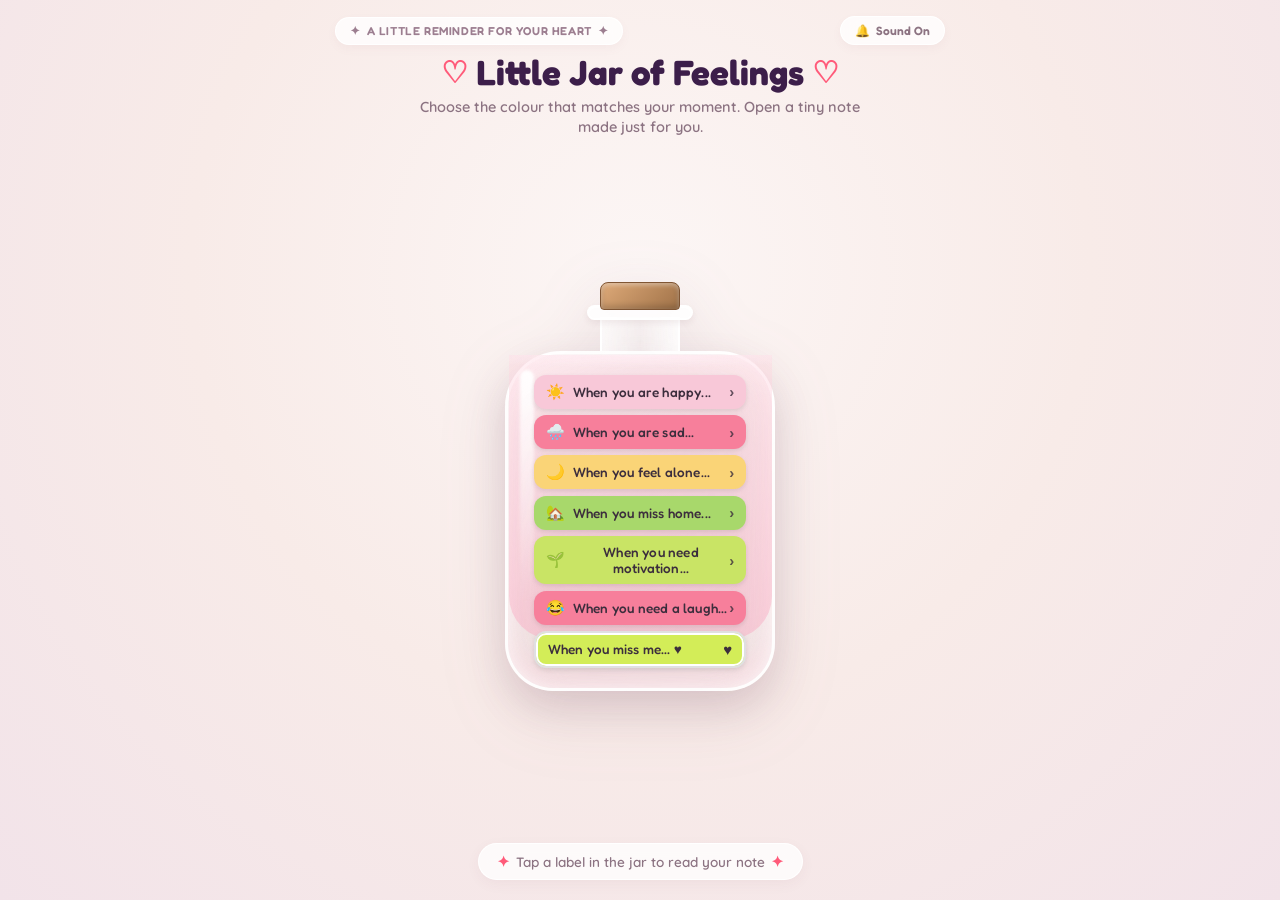
==== index.html @ 4b637d95 "Add files via upload" ====
<!DOCTYPE html>
<html lang="en">
<head>
  <meta charset="UTF-8">
  <meta name="viewport" content="width=device-width, initial-scale=1.0, maximum-scale=1.0, user-scalable=no, viewport-fit=cover">
  <meta name="theme-color" content="#FAF3F0">
  <title>Little Jar of Feelings</title>
  
  <link rel="preconnect" href="https://fonts.googleapis.com">
  <link rel="preconnect" href="https://fonts.gstatic.com" crossorigin>
  <link href="https://fonts.googleapis.com/css2?family=Fredoka:wght@400;500;600;700&family=Quicksand:wght@500;600;700&display=swap" rel="stylesheet">
  
  <style>
    *, *::before, *::after {
      box-sizing: border-box;
      margin: 0;
      padding: 0;
      -webkit-tap-highlight-color: transparent;
      user-select: none;
      -webkit-user-select: none;
    }

    :root {
      --bg-gradient-start: #FCF6F5;
      --bg-gradient-mid: #F8EBE8;
      --bg-gradient-end: #F2E3E9;
      --text-main: #3C2E3D;
      --text-muted: #8C7382;
      --font-display: 'Fredoka', cursive, sans-serif;
      --font-body: 'Quicksand', sans-serif;
      --jar-glass-bg: linear-gradient(135deg, rgba(255, 255, 255, 0.5) 0%, rgba(255, 255, 255, 0.15) 45%, rgba(255, 255, 255, 0.3) 100%);
      --jar-border: rgba(255, 255, 255, 0.9);
      --jar-liquid: linear-gradient(180deg, rgba(255, 215, 225, 0.4) 0%, rgba(248, 172, 195, 0.5) 100%);
    }

    html, body {
      width: 100%;
      height: 100%;
      height: 100dvh;
      overflow: hidden;
      font-family: var(--font-body);
      background: radial-gradient(circle at 50% 30%, var(--bg-gradient-start) 0%, var(--bg-gradient-mid) 50%, var(--bg-gradient-end) 100%);
      color: var(--text-main);
      display: flex;
      flex-direction: column;
      align-items: center;
      justify-content: space-between;
      position: relative;
    }

    .magic-ambient {
      position: absolute;
      inset: 0;
      overflow: hidden;
      pointer-events: none;
      z-index: 0;
    }
    .magical-sparkle {
      position: absolute;
      background: radial-gradient(circle, rgba(255,225,235,1) 0%, rgba(255,182,193,0) 75%);
      border-radius: 50%;
      opacity: 0;
      animation: SparkleUp 12s infinite linear;
    }
    @keyframes SparkleUp {
      0% { transform: translateY(105vh) scale(0.3); opacity: 0; }
      15% { opacity: 0.7; }
      85% { opacity: 0.5; }
      100% { transform: translateY(-10vh) scale(1.1); opacity: 0; }
    }

    .top-action-bar {
      width: 100%;
      max-width: 650px;
      display: flex;
      justify-content: space-between;
      align-items: center;
      padding: 16px 20px 0;
      z-index: 10;
    }
    .header-badge {
      font-family: var(--font-display);
      font-size: 11.5px;
      font-weight: 600;
      letter-spacing: 0.6px;
      text-transform: uppercase;
      color: #9C7E90;
      background: rgba(255, 255, 255, 0.78);
      padding: 6px 14px;
      border-radius: 20px;
      box-shadow: 0 4px 10px rgba(150, 100, 120, 0.05);
      border: 1px solid rgba(255, 255, 255, 0.95);
      backdrop-filter: blur(8px);
      display: inline-flex;
      align-items: center;
      gap: 6px;
    }
    .sound-badge-btn {
      background: rgba(255, 255, 255, 0.78);
      border: 1px solid rgba(255, 255, 255, 0.95);
      border-radius: 20px;
      padding: 6px 14px;
      font-size: 12px;
      font-weight: 600;
      font-family: var(--font-display);
      color: var(--text-muted);
      cursor: pointer;
      display: inline-flex;
      align-items: center;
      gap: 6px;
      box-shadow: 0 4px 10px rgba(150, 100, 120, 0.05);
      backdrop-filter: blur(8px);
      transition: all 0.2s ease;
    }
    .sound-badge-btn:hover {
      background: rgba(255, 255, 255, 0.98);
      color: var(--text-main);
      transform: translateY(-1.5px) scale(1.03);
    }

    header {
      text-align: center;
      padding: 6px 16px 0;
      z-index: 10;
      flex-shrink: 0;
    }
    .main-title {
      font-family: var(--font-display);
      font-size: clamp(25px, 6.5vw, 35px);
      font-weight: 700;
      color: #3C1E4A;
      display: inline-flex;
      align-items: center;
      gap: 8px;
    }
    .main-title .header-heart {
      color: #FF5A79;
      font-size: 0.85em;
      animation: HeartPulse 2.2s infinite ease-in-out;
    }
    @keyframes HeartPulse {
      0%, 100% { transform: scale(1); }
      15% { transform: scale(1.2); }
      30% { transform: scale(1); }
      45% { transform: scale(1.12); }
    }
    .main-subtitle {
      font-size: clamp(12.5px, 3.4vw, 14.5px);
      color: var(--text-muted);
      margin-top: 4px;
      max-width: 440px;
      margin-left: auto;
      margin-right: auto;
      line-height: 1.4;
      font-weight: 600;
    }

    /* CENTRAL STAGE & THE JAR */
    .bottle-stage {
      position: relative;
      width: 100%;
      max-width: 520px;
      height: 65vh;
      max-height: 580px;
      min-height: 400px;
      display: flex;
      align-items: center;
      justify-content: center;
      z-index: 5;
      flex-grow: 1;
      margin: auto 0;
    }

    .giant-jar-wrapper {
      position: relative;
      width: 270px;
      height: 410px;
      display: flex;
      flex-direction: column;
      align-items: center;
      justify-content: flex-end;
      filter: drop-shadow(0 20px 32px rgba(120, 80, 100, 0.16));
      z-index: 2;
    }

    .jar-cork {
      width: 80px;
      height: 28px;
      background: linear-gradient(135deg, #DEAA79 0%, #A07248 100%);
      border-radius: 8px 8px 4px 4px;
      border: 1.5px solid #805634;
      box-shadow: inset 0 -3px 6px rgba(0,0,0,0.18), inset 0 2px 4px rgba(255,255,255,0.4);
      position: relative;
      z-index: 4;
      margin-bottom: -5px;
    }
    .jar-lip {
      width: 106px;
      height: 15px;
      background: rgba(255, 255, 255, 0.85);
      border: 2px solid rgba(255, 255, 255, 0.98);
      border-radius: 12px;
      box-shadow: 0 3px 6px rgba(100, 50, 70, 0.08), inset 0 1px 2px #FFF;
      backdrop-filter: blur(4px);
      z-index: 3;
      margin-bottom: -3px;
    }
    .jar-neck {
      width: 80px;
      height: 34px;
      background: linear-gradient(90deg, rgba(255,255,255,0.7) 0%, rgba(255,255,255,0.3) 50%, rgba(255,255,255,0.8) 100%);
      border-left: 2.5px solid rgba(255, 255, 255, 0.92);
      border-right: 2.5px solid rgba(255, 255, 255, 0.92);
      z-index: 2;
      position: relative;
    }
    
    .jar-body {
      width: 270px;
      height: 340px;
      position: relative;
      border-radius: 56px 56px 48px 48px;
      background: var(--jar-glass-bg);
      border: 3.5px solid var(--jar-border);
      box-shadow: 
        inset 0 0 24px rgba(255, 255, 255, 0.85), 
        inset 0 -16px 32px rgba(245, 175, 195, 0.35), 
        0 16px 36px rgba(135, 90, 110, 0.18);
      backdrop-filter: blur(6px);
      display: flex;
      flex-direction: column;
      align-items: center;
      justify-content: center;
      padding: 20px 14px;
    }

    .jar-liquid {
      position: absolute;
      inset: 0.5px;
      bottom: 0.5px;
      height: 85%;
      background: var(--jar-liquid);
      border-radius: 0 0 43px 43px;
      overflow: hidden;
      z-index: 1;
      pointer-events: none;
    }
    .liquid-wave-bg {
      position: absolute;
      top: -12px;
      left: -20%;
      width: 140%;
      height: 25px;
      background: radial-gradient(ellipse at 50% 50%, rgba(255, 238, 244, 0.8) 0%, rgba(255, 215, 225, 0) 70%);
      border-radius: 50%;
      animation: NaturalSway 6s infinite ease-in-out alternate;
    }
    @keyframes NaturalSway {
      0% { transform: translateY(0) rotate(-1deg); }
      100% { transform: translateY(4px) rotate(1.5deg); }
    }

    .glass-highlight-strip {
      position: absolute;
      top: 16px;
      left: 12px;
      width: 14px;
      height: 70%;
      background: linear-gradient(180deg, rgba(255, 255, 255, 0.95) 0%, rgba(255, 255, 255, 0.1) 85%, transparent 100%);
      border-radius: 10px;
      filter: blur(1.5px);
      pointer-events: none;
      z-index: 5;
    }

    /* TAG BUTTONS CONTAINER */
    .tags-container {
      position: relative;
      width: 100%;
      height: 100%;
      display: flex;
      flex-direction: column;
      justify-content: space-evenly;
      align-items: center;
      z-index: 6;
      gap: 6px;
    }

    /* TAG STYLING - FULL BACKGROUND COLOR + ICONS INCLUDED */
    .bottle-embedded-tag {
      width: 90%;
      max-width: 220px;
      border: none;
      border-radius: 12px;
      padding: 8px 12px;
      cursor: pointer;
      display: flex;
      align-items: center;
      justify-content: space-between;
      box-shadow: 0 2px 5px rgba(0, 0, 0, 0.1);
      transition: all 0.2s ease;
      text-decoration: none;
      touch-action: manipulation;
    }
    
    .tag-miss_me {
       border: 2px solid #E0E0E0 !important;
       box-shadow: inset 0 0 0 2px #fff, 0 2px 5px rgba(0,0,0,0.1) !important;
    }

    .bottle-embedded-tag .tag-content {
      display: flex;
      align-items: center;
    }
    /* ADDED ICONS BACK WITH MARGIN */
    .bottle-embedded-tag .tag-icon {
      font-size: 15px;
      margin-right: 8px;
      display: inline-block;
      transition: transform 0.2s ease;
    }
    
    .bottle-embedded-tag .tag-label {
      font-family: var(--font-display);
      font-size: 13.5px;
      font-weight: 500;
      letter-spacing: 0.2px;
      color: #3C2E3D;
    }
    .bottle-embedded-tag .tag-chevron {
      font-size: 15px;
      color: #3C2E3D;
      opacity: 0.8;
      transition: transform 0.2s ease;
      font-weight: bold;
    }

    .bottle-embedded-tag:hover {
      transform: translateY(-1px) scale(1.02);
      box-shadow: 0 4px 8px rgba(0, 0, 0, 0.15);
      z-index: 10;
    }
    .bottle-embedded-tag:hover .tag-chevron {
      transform: translateX(2px);
    }
    .bottle-embedded-tag:hover .tag-icon {
      transform: scale(1.2) rotate(8deg);
    }
    .bottle-embedded-tag:active {
      transform: scale(0.98);
    }

    .bottle-embedded-tag.tugging {
      animation: BadgeTug 0.3s ease-out forwards;
    }
    @keyframes BadgeTug {
      0% { transform: scale(1); }
      50% { transform: scale(1.05); }
      100% { transform: scale(1); }
    }

    footer {
      text-align: center;
      padding: 8px 16px 20px;
      z-index: 10;
      flex-shrink: 0;
    }
    .instruction-card {
      font-size: 13.5px;
      font-weight: 600;
      color: var(--text-muted);
      display: inline-flex;
      align-items: center;
      gap: 6px;
      background: rgba(255, 255, 255, 0.78);
      padding: 8px 18px;
      border-radius: 20px;
      box-shadow: 0 4px 14px rgba(120, 60, 80, 0.05);
      border: 1px solid rgba(255, 255, 255, 0.95);
      backdrop-filter: blur(8px);
    }
    .sparkle-decor {
      color: #FF5A79;
      font-size: 15px;
    }

    /* MODAL OVERLAY */
    .modal-overlay {
      position: fixed;
      inset: 0;
      background: rgba(45, 25, 38, 0.42);
      backdrop-filter: blur(8px);
      -webkit-backdrop-filter: blur(8px);
      display: flex;
      align-items: center;
      justify-content: center;
      padding: 16px;
      z-index: 999;
      opacity: 0;
      visibility: hidden;
      transition: opacity 0.3s ease, visibility 0.3s ease;
    }
    .modal-overlay.visible {
      opacity: 1;
      visibility: visible;
    }

    .modal-viewport {
      perspective: 1200px;
      width: 100%;
      max-width: 385px;
      position: relative;
    }

    .glow-sparkle-group {
      position: absolute;
      inset: -25px;
      pointer-events: none;
      z-index: 10;
    }
    .glow-spr {
      position: absolute;
      width: 20px;
      height: 20px;
      font-size: 18px;
      opacity: 0;
      pointer-events: none;
      color: #FFD166;
    }
    .modal-overlay.visible .s1 { top: 2%; left: 8%; animation: PopSpr 0.9s ease 0.2s forwards; }
    .modal-overlay.visible .s2 { top: 12%; right: 6%; animation: PopSpr 0.9s ease 0.3s forwards; }
    .modal-overlay.visible .s3 { bottom: 15%; left: 4%; animation: PopSpr 0.9s ease 0.4s forwards; }
    .modal-overlay.visible .s4 { bottom: 8%; right: 8%; animation: PopSpr 0.9s ease 0.5s forwards; }
    @keyframes PopSpr {
      0% { opacity: 0; transform: scale(0) rotate(0deg); }
      50% { opacity: 1; transform: scale(1.3) rotate(35deg); }
      100% { opacity: 0; transform: scale(0.6) rotate(70deg); }
    }

    /* Paper Card - Unrolling Animation */
    .modal-card {
      background: #FFFFFF;
      border-radius: 24px;
      box-shadow: 0 24px 64px rgba(45, 20, 35, 0.2), 0 2px 6px rgba(0, 0, 0, 0.04);
      border: 2px solid rgba(255, 255, 255, 0.95);
      position: relative;
      overflow: hidden;
      
      height: 0;
      opacity: 0;
      transform-origin: top;
      
      display: flex;
      flex-direction: column;
    }
    
    .modal-overlay.visible .modal-card {
      animation: UnrollPaper 0.55s cubic-bezier(0.2, 0.9, 0.4, 1.1) forwards;
    }
    
    @keyframes UnrollPaper {
      0% {
        height: 0;
        opacity: 0;
        transform: scaleY(0.05) rotateX(20deg);
      }
      40% {
        opacity: 1;
      }
      100% {
        height: auto;
        max-height: 80vh;
        opacity: 1;
        transform: scaleY(1) rotateX(0deg);
      }
    }

    .modal-card::before {
      content: "";
      position: absolute;
      inset: 0;
      background: repeating-linear-gradient(
        transparent,
        transparent 31px,
        rgba(235, 220, 230, 0.35) 31px,
        rgba(235, 220, 230, 0.35) 32px
      );
      pointer-events: none;
      z-index: 1;
    }
    .red-paper-margin {
      position: absolute;
      top: 0;
      bottom: 0;
      left: 32px;
      width: 1.5px;
      background: rgba(255, 110, 140, 0.35);
      pointer-events: none;
      z-index: 1;
    }

    .card-top {
      padding: 22px 20px 14px 44px;
      display: flex;
      align-items: center;
      justify-content: space-between;
      border-bottom: 1.5px solid rgba(235, 220, 225, 0.5);
      position: relative;
      z-index: 2;
    }
    .category-details-row {
      display: flex;
      align-items: center;
      gap: 10px;
    }
    .circle-avatar-icon {
      font-size: 22px;
      width: 42px;
      height: 42px;
      border-radius: 50%;
      display: flex;
      align-items: center;
      justify-content: center;
      box-shadow: 0 4px 10px rgba(100,50,70,0.06);
    }
    .meta-content-wrapper {
      display: flex;
      flex-direction: column;
    }
    .category-title-label {
      font-family: var(--font-display);
      font-size: 16px;
      font-weight: 700;
      color: #3C1E4A;
      line-height: 1.1;
    }
    .comb-tag-index {
      font-size: 10.5px;
      font-weight: 700;
      color: #8C7383;
      letter-spacing: 0.2px;
      margin-top: 1px;
    }
    .close-btn-corner {
      width: 30px;
      height: 30px;
      border-radius: 50%;
      border: none;
      background: rgba(0, 0, 0, 0.04);
      color: #8C7383;
      font-size: 16px;
      font-weight: 700;
      cursor: pointer;
      display: flex;
      align-items: center;
      justify-content: center;
      transition: background 0.15s, transform 0.15s;
    }
    .close-btn-corner:hover {
      background: rgba(0, 0, 0, 0.08);
      transform: scale(1.08);
    }

    .card-main-content {
      padding: 20px 24px 20px 48px;
      position: relative;
      z-index: 2;
      overflow-y: auto;
      max-height: 48vh;
      display: flex;
      align-items: center;
      justify-content: center;
      min-height: 120px;
    }
    .actual-msg-content {
      font-family: var(--font-display);
      font-size: clamp(16px, 4.4vw, 19.5px);
      line-height: 1.5;
      color: #3C2E3D;
      font-weight: 500;
      text-align: center;
      transition: opacity 0.2s ease, transform 0.2s ease;
    }
    .actual-msg-content.fading {
      opacity: 0;
      transform: translateY(6px);
    }

    .card-footer {
      padding: 14px 20px 18px;
      display: flex;
      align-items: center;
      justify-content: space-between;
      gap: 12px;
      border-top: 1.5px solid rgba(235, 220, 225, 0.5);
      position: relative;
      z-index: 2;
      background: rgba(255, 255, 255, 0.98);
      border-radius: 0 0 24px 24px;
    }
    .action-btn {
      flex: 1;
      padding: 12px 16px;
      border-radius: 16px;
      font-family: var(--font-display);
      font-size: 13.5px;
      font-weight: 600;
      cursor: pointer;
      display: inline-flex;
      align-items: center;
      justify-content: center;
      gap: 6px;
      transition: all 0.2s ease;
    }
    .btn-abort {
      border: 1.5px solid #E2D0D8;
      background: #FFFFFF;
      color: #72576B;
      box-shadow: 0 3px 6px rgba(0,0,0,0.02);
    }
    .btn-abort:hover {
      background: #FAF3F6;
      border-color: #D1B8C5;
      transform: translateY(-1.5px);
    }
    .btn-shuffle {
      border: none;
      background: linear-gradient(135deg, #FF7B9A 0%, #FF5A79 100%);
      color: #FFFFFF;
      box-shadow: 0 6px 16px rgba(255, 90, 121, 0.32);
    }
    .btn-shuffle:hover {
      box-shadow: 0 8px 22px rgba(255, 90, 121, 0.42);
      transform: translateY(-2px);
    }
    .action-btn:active {
      transform: translateY(1px) scale(0.97);
    }

    @media (prefers-reduced-motion: reduce) {
      *, *::before, *::after {
        animation: none !important;
        transition: none !important;
      }
    }

    @media (max-height: 640px) {
      header { padding: 4px 12px 0; }
      .main-title { font-size: clamp(20px, 5.5vw, 25px); }
      .main-subtitle { font-size: 11.5px; margin-top: 1px; }
      .bottle-stage { height: 60vh; min-height: 320px; }
      .giant-jar-wrapper { width: 240px; height: 360px; }
      .jar-body { width: 240px; height: 295px; border-radius: 46px 46px 36px 36px; padding: 15px 12px; }
      .bottle-embedded-tag { padding: 7px 10px; border-radius: 10px; max-width: 200px;}
      .bottle-embedded-tag .tag-label { font-size: 11.5px; }
      .bottle-embedded-tag .tag-icon { font-size: 13px; }
      .jar-cork { width: 62px; height: 22px; }
      .jar-lip { width: 84px; height: 12px; }
      .jar-neck { width: 62px; height: 26px; }
    }

    @media (max-width: 360px) {
      .giant-jar-wrapper { width: 220px; height: 330px; }
      .jar-body { width: 220px; height: 275px; border-radius: 38px 38px 30px 30px; padding: 12px 10px;}
      .bottle-embedded-tag { padding: 6px 9px; border-radius: 9px; }
      .bottle-embedded-tag .tag-label { font-size: 10.5px; }
      .bottle-embedded-tag .tag-icon { font-size: 12px; margin-right: 5px;}
    }
  </style>
</head>
<body>

  <div class="magic-ambient" aria-hidden="true">
    <div class="magical-sparkle" style="left: 10%; animation-delay: 0s; width: 35px; height: 35px;"></div>
    <div class="magical-sparkle" style="left: 32%; animation-delay: 3s; width: 18px; height: 18px;"></div>
    <div class="magical-sparkle" style="left: 65%; animation-delay: 6s; width: 45px; height: 45px;"></div>
    <div class="magical-sparkle" style="left: 88%; animation-delay: 2.2s; width: 25px; height: 25px;"></div>
    <div class="magical-sparkle" style="left: 50%; animation-delay: 8.4s; width: 40px; height: 40px;"></div>
  </div>

  <div class="top-action-bar">
    <div class="header-badge">
      <span>✦</span>
      <span>A little reminder for your heart</span>
      <span>✦</span>
    </div>
    <button class="sound-badge-btn" id="audioSwitch" aria-label="Toggle Sound Effects">
      <span id="audioGlyph">🔔</span>
      <span id="audioStatus">Sound On</span>
    </button>
  </div>

  <header>
    <h1 class="main-title">
      <span class="header-heart">♡</span>
      Little Jar of Feelings
      <span class="header-heart">♡</span>
    </h1>
    <p class="main-subtitle">Choose the colour that matches your moment. Open a tiny note made just for you.</p>
  </header>

  <main class="bottle-stage">
    <div class="giant-jar-wrapper">
      <div class="jar-cork"></div>
      <div class="jar-lip"></div>
      <div class="jar-neck"></div>
      
      <div class="jar-body" id="jarContainer">
        <div class="glass-highlight-strip"></div>
        <div class="jar-liquid">
          <div class="liquid-wave-bg"></div>
        </div>

        <!-- TAGS WITH FULL COLOR & ICONS INSIDE -->
        <div class="tags-container" id="bottleTagsOverlay">
          
          <button class="bottle-embedded-tag" data-category="happy" aria-label="When you are happy" style="background-color: #F8C8D8;">
            <div class="tag-content">
              <span class="tag-icon">☀️</span>
              <span class="tag-label">When you are happy...</span>
            </div>
            <span class="tag-chevron">›</span>
          </button>

          <button class="bottle-embedded-tag" data-category="sad" aria-label="When you are sad" style="background-color: #F77F9B;">
            <div class="tag-content">
              <span class="tag-icon">🌧️</span>
              <span class="tag-label">When you are sad...</span>
            </div>
            <span class="tag-chevron">›</span>
          </button>

          <button class="bottle-embedded-tag" data-category="alone" aria-label="When you feel alone" style="background-color: #FAD477;">
            <div class="tag-content">
              <span class="tag-icon">🌙</span>
              <span class="tag-label">When you feel alone...</span>
            </div>
            <span class="tag-chevron">›</span>
          </button>

          <button class="bottle-embedded-tag" data-category="miss_home" aria-label="When you miss home" style="background-color: #A8D86B;">
            <div class="tag-content">
              <span class="tag-icon">🏡</span>
              <span class="tag-label">When you miss home...</span>
            </div>
            <span class="tag-chevron">›</span>
          </button>

          <button class="bottle-embedded-tag" data-category="motivation" aria-label="When you need motivation" style="background-color: #C9E465;">
            <div class="tag-content">
              <span class="tag-icon">🌱</span>
              <span class="tag-label">When you need motivation...</span>
            </div>
            <span class="tag-chevron">›</span>
          </button>

          <button class="bottle-embedded-tag" data-category="laugh" aria-label="When you need a laugh" style="background-color: #F77F9B;">
            <div class="tag-content">
              <span class="tag-icon">😂</span>
              <span class="tag-label">When you need a laugh...</span>
            </div>
            <span class="tag-chevron">›</span>
          </button>

          <button class="bottle-embedded-tag tag-miss_me" data-category="miss_me" aria-label="When you miss me" style="background-color: #D3ED58;">
            <div class="tag-content">
              <span class="tag-label">When you miss me... ♥</span>
            </div>
            <span class="tag-chevron" style="opacity:1;">♥</span>
          </button>
          
        </div>
      </div>
    </div>
  </main>

  <footer>
    <div class="instruction-card">
      <span class="sparkle-decor">✦</span>
      <span>Tap a label in the jar to read your note</span>
      <span class="sparkle-decor">✦</span>
    </div>
  </footer>

  <div class="modal-overlay" id="overlayCard" role="dialog" aria-modal="true" aria-labelledby="headerCategory">
    <div class="modal-viewport">
      <div class="glow-sparkle-group">
        <span class="glow-spr s1">✨</span>
        <span class="glow-spr s2">🌸</span>
        <span class="glow-spr s3">⭐</span>
        <span class="glow-spr s4">✨</span>
      </div>

      <div class="modal-card" id="paperView">
        <div class="red-paper-margin"></div>
        
        <div class="card-top">
          <div class="category-details-row">
            <div class="circle-avatar-icon" id="circleIcon">☀️</div>
            <div class="meta-content-wrapper">
              <span class="category-title-label" id="headerCategory">Happy</span>
              <span class="comb-tag-index" id="combIndex">Note #0421 / 10,000</span>
            </div>
          </div>
          <button class="close-btn-corner" id="btnCloseTop" aria-label="Close Note">✕</button>
        </div>

        <div class="card-main-content">
          <p class="actual-msg-content" id="modalText">
            Hey sunshine! Today is a gift. Savor this pause. Have a beautiful day!
          </p>
        </div>

        <div class="card-footer">
          <button class="action-btn btn-abort" id="btnAbort">
            <span>↩</span>
            <span>Fold it back</span>
          </button>
          <button class="action-btn btn-shuffle" id="btnShuffle">
            <span>✨</span>
            <span>Another note</span>
          </button>
        </div>
      </div>
    </div>
  </div>

  <script>
    const CATEGORIES_DATA = {
  "happy": {
    "id": "happy",
    "title": "Happy",
    "button_text": "When you are happy...",
    "icon": "\u2600\ufe0f",
    "bg_color": "#F8C8D8",
    "text_color": "#3C2E3D",
    "A": [
      "Hey sunshine!",
      "Hello sweet friend!",
      "Dear lovely soul!",
      "Warm smiles!",
      "A happy spark!",
      "Bright eyes!",
      "A little joy!",
      "Sweet heartbeat!",
      "Happy moment!",
      "Warmest hello!"
    ],
    "B": [
      "May your day shine.",
      "Today is a gift.",
      "You bring such light.",
      "Keep that sweet smile.",
      "Joy fits you perfectly.",
      "Happiness is here.",
      "You deserve this glow.",
      "Savor the sweetness.",
      "Goodness surrounds you.",
      "Life is smiling back."
    ],
    "C": [
      "Notice one tiny joy.",
      "Take a playful breath.",
      "Savor this pause.",
      "Celebrate being you.",
      "Share your warmth.",
      "Look at the sky.",
      "Do a little happy dance.",
      "Rest in this peace.",
      "Keep seeking the sun.",
      "Let your spirit play."
    ],
    "D": [
      "You're doing great!",
      "Keep shining!",
      "Have a beautiful day!",
      "Stay golden!",
      "Joy is yours!",
      "Bless your heart!",
      "So happy for you!",
      "Keep smiling!",
      "Much love to you!",
      "Enjoy every bit!"
    ]
  },
  "sad": {
    "id": "sad",
    "title": "Sad",
    "button_text": "When you are sad...",
    "icon": "\ud83c\udf27\ufe0f",
    "bg_color": "#F77F9B",
    "text_color": "#3C2E3D",
    "A": [
      "Gentle soul,",
      "Tired heart,",
      "Rest easy,",
      "Hey sweetie,",
      "Soft breaths,",
      "Shh, dear one,",
      "Peaceful friend,",
      "It's okay,",
      "To a weary soul,",
      "Warm embrace,"
    ],
    "B": [
      "Crying is okay.",
      "Tears wash the pain.",
      "This feeling will pass.",
      "You've survived before.",
      "Be very gentle with you.",
      "The storm won't stay.",
      "You are safe here.",
      "Pain doesn't define you.",
      "Tomorrow is a new day.",
      "You are held in love."
    ],
    "C": [
      "Wrap up in a blanket.",
      "Take three soft sighs.",
      "Sip some warm tea.",
      "Close your tired eyes.",
      "Place a hand on your heart.",
      "Let yourself just be.",
      "Rest your heavy head.",
      "Listen to the rain.",
      "Step outside for air.",
      "Drop your shoulders."
    ],
    "D": [
      "You are not broken!",
      "Brighter days come!",
      "Sending so much love!",
      "Rest peacefully!",
      "Everything will heal!",
      "Be gentle today!",
      "You are deeply loved!",
      "Take it one breath!",
      "Softest hugs to you!",
      "Here beside you!"
    ]
  },
  "alone": {
    "id": "alone",
    "title": "Alone",
    "button_text": "When you feel alone...",
    "icon": "\ud83c\udf19",
    "bg_color": "#FAD477",
    "text_color": "#3C2E3D",
    "A": [
      "Silent friend,",
      "Hey there,",
      "Invisible heart,",
      "Gentle companion,",
      "Sweet seeker,",
      "In the quiet hours,",
      "Dear wanderer,",
      "To the thoughtful,",
      "Hello kindred soul,",
      "Beloved one,"
    ],
    "B": [
      "You are not alone.",
      "A heart notices you.",
      "We're under one sky.",
      "Isolation will fade.",
      "Your presence matters.",
      "Connection is real.",
      "You are remembered.",
      "Your voice has value.",
      "You belong on Earth.",
      "You're warmly thought of."
    ],
    "C": [
      "Look up at the stars.",
      "Send a quick wave.",
      "Touch your heart.",
      "Listen to kind voices.",
      "Feel the world's pulse.",
      "Breathe in solidarity.",
      "Think of shared hopes.",
      "Step into the daylight.",
      "Take your own hand.",
      "Open up slowly."
    ],
    "D": [
      "Never truly alone!",
      "Safe in our thoughts!",
      "Connected always!",
      "Warm presence!",
      "Sending friendship!",
      "Peace is with you!",
      "We're here!",
      "Tender companionship!",
      "You matter!",
      "Warmest embrace!"
    ]
  },
  "miss_home": {
    "id": "miss_home",
    "title": "Miss Home",
    "button_text": "When you miss home...",
    "icon": "\ud83c\udfe1",
    "bg_color": "#A8D86B",
    "text_color": "#3C2E3D",
    "A": [
      "Hey traveler,",
      "Distant friend,",
      "Dear wanderer,",
      "Homesick heart,",
      "Brave explorer,",
      "Miss you tons!",
      "Thinking of home,",
      "To my favorite,",
      "Gentle soul,",
      "Dear explorer,"
    ],
    "B": [
      "Home lives inside you.",
      "You are never truly apart.",
      "The roots still hold.",
      "Distance won't fade us.",
      "Your people are proud.",
      "Love knows no miles.",
      "The stars connect us.",
      "A warm hearth waits.",
      "Memories stay safe.",
      "You hold home's heart."
    ],
    "C": [
      "Make a warm cup.",
      "Remember the laughter.",
      "Call a loved one.",
      "Breathe in cozy times.",
      "Keep keepsakes close.",
      "Dream of sweet returns.",
      "Wrap yourself warm.",
      "Cherish old photos.",
      "Rest in sweet memory.",
      "Carry them with you."
    ],
    "D": [
      "Always near!",
      "Home is in your heart!",
      "Stay cozy!",
      "Thinking of you!",
      "Safe journey!",
      "Soon together!",
      "You're never alone!",
      "Warmest thoughts!",
      "Sending cozy hugs!",
      "Roots stay forever!"
    ]
  },
  "motivation": {
    "id": "motivation",
    "title": "Motivation",
    "button_text": "When you need motivation...",
    "icon": "\ud83c\udf31",
    "bg_color": "#C9E465",
    "text_color": "#3C2E3D",
    "A": [
      "Hey go-getter!",
      "Steady on!",
      "Dear builder,",
      "To the dreamers,",
      "Keep believing!",
      "Persevering friend,",
      "Do not doubt!",
      "Rise & thrive!",
      "Determined heart,",
      "A new dawn!"
    ],
    "B": [
      "Every tiny step counts.",
      "You are making progress.",
      "Growth is happening.",
      "The summit is closer.",
      "Keep that fire lit.",
      "You carry great drive.",
      "Consistency is key.",
      "Seeds take time.",
      "You're on your way.",
      "Small wins are huge."
    ],
    "C": [
      "Keep stepping forward.",
      "Refocus your vision.",
      "Trust the climb.",
      "Give it one try.",
      "Hydrate & stretch.",
      "Breathe through effort.",
      "Face it with pace.",
      "Clear your mind.",
      "Do what you can.",
      "Take the next step."
    ],
    "D": [
      "Keep going!",
      "You can do it!",
      "Progress, not perfection!",
      "Stay focused!",
      "Dream big!",
      "Unstoppable!",
      "Rooting for you!",
      "Make it happen!",
      "Belief in you!",
      "The future is yours!"
    ]
  },
  "laugh": {
    "id": "laugh",
    "title": "Laugh",
    "button_text": "When you need a laugh...",
    "icon": "\ud83d\ude02",
    "bg_color": "#F77F9B",
    "text_color": "#3C2E3D",
    "A": [
      "Hey giggler!",
      "Ready to smile?",
      "To my funny friend,",
      "Knock knock!",
      "Need a chuckle?",
      "Hey there,",
      "Smile time!",
      "A little joke for you,",
      "Cheer up!",
      "Time to laugh!"
    ],
    "B": [
      "Laughter is the best medicine.",
      "A smile looks great on you.",
      "Let's lighten the mood.",
      "Life is too short to be serious.",
      "Joy is contagious.",
      "You have a great laugh.",
      "Let's find something funny.",
      "It's okay to be silly.",
      "Giggles are good for the soul.",
      "Humor heals."
    ],
    "C": [
      "Think of a funny memory.",
      "Watch a silly video.",
      "Tell a terrible pun.",
      "Do a goofy dance.",
      "Make a funny face in the mirror.",
      "Laugh out loud right now.",
      "Share a joke with someone.",
      "Find humor in the little things.",
      "Let out a little snort.",
      "Embrace the absurdity."
    ],
    "D": [
      "Keep smiling!",
      "Laugh often!",
      "Stay silly!",
      "Joy to you!",
      "Have a chuckle!",
      "Keep the giggles coming!",
      "Smile on!",
      "More laughs ahead!",
      "Stay cheerful!",
      "You're hilarious!"
    ]
  },
  "miss_me": {
    "id": "miss_me",
    "title": "Miss Me",
    "button_text": "When you miss me... \u2665",
    "icon": "\u2665",
    "bg_color": "#D3ED58",
    "text_color": "#3C2E3D",
    "A": [
      "Dear one,",
      "Missing you too!",
      "Hey my favorite,",
      "Thought of you!",
      "Tender distance,",
      "Wish I was there,",
      "Dear sweetheart,",
      "Favorite memory,",
      "To my dearest,",
      "Hello love,"
    ],
    "B": [
      "I'm just a thought away.",
      "My thoughts hold you close.",
      "You are always near my heart.",
      "Our bond stays strong.",
      "I recall your laughter often.",
      "Time can't dim our connection.",
      "My heart has a special spot for you.",
      "You're deeply missed as well.",
      "Missing your smile today.",
      "Invisible threads connect us."
    ],
    "C": [
      "Hold my imaginary embrace.",
      "Look at one of our photos.",
      "Recall our best stories.",
      "Feel the love I'm sending.",
      "Hold onto this feeling.",
      "Send me a quick message.",
      "Smile at our memory.",
      "Remember our laughs.",
      "Keep that joy alive.",
      "I'll see you soon."
    ],
    "D": [
      "Always in my heart!",
      "Huge hugs from afar!",
      "Missing you tons!",
      "Until next time!",
      "So much love!",
      "Thinking of you!",
      "Safest always!",
      "Warmest memories!",
      "Hug you soon!",
      "Forever near!"
    ]
  }
};

    class Synthesizer {
      constructor() {
        this.ctx = null;
        this.enabled = true;
        this.ambientStarted = false;
        this.ambientTimer = null;
      }

      init() {
        if (!this.ctx) {
          const AudioContext = window.AudioContext || window.webkitAudioContext;
          if (AudioContext) {
            this.ctx = new AudioContext();
          }
        }
        if (this.ctx && this.ctx.state === "suspended") {
          this.ctx.resume();
        }
      }

      toggle() {
        this.enabled = !this.enabled;
        if (this.enabled) {
            this.startAmbient();
        } else {
            this.stopAmbient();
        }
        return this.enabled;
      }

      play(freq, type, start, duration, volume = 0.12) {
        if (!this.enabled || !this.ctx) return;
        try {
          const osc = this.ctx.createOscillator();
          const gain = this.ctx.createGain();
          osc.type = type;
          osc.frequency.setValueAtTime(freq, start);
          
          gain.gain.setValueAtTime(0, start);
          gain.gain.linearRampToValueAtTime(volume, start + 0.02);
          gain.gain.exponentialRampToValueAtTime(0.0001, start + duration);

          osc.connect(gain);
          gain.connect(this.ctx.destination);

          osc.start(start);
          osc.stop(start + duration);
        } catch (e) {}
      }

      // Sweet magical glissando for unrolling the paper
      chimeUnroll() {
        this.init();
        if (!this.enabled || !this.ctx) return;
        const t = this.ctx.currentTime;
        
        // A gentle, harp-like sweep (Pentatonic scale)
        const scale = [392.00, 440.00, 523.25, 659.25, 783.99, 1046.50]; 
        scale.forEach((freq, i) => {
            this.play(freq, 'sine', t + (i * 0.05), 0.25, 0.06);
        });
        
        // Final sweet sparkle
        this.play(1318.51, 'sine', t + (scale.length * 0.05), 0.4, 0.08); 
      }

      chimeTap() {
        this.init();
        if (!this.enabled || !this.ctx) return;
        const t = this.ctx.currentTime;
        this.play(659.25, 'sine', t, 0.12, 0.15); // E5
        this.play(987.77, 'sine', t + 0.06, 0.2, 0.11); // B5
      }

      chimeShuffle() {
        this.init();
        if (!this.enabled || !this.ctx) return;
        const t = this.ctx.currentTime;
        this.play(880.00, 'sine', t, 0.1, 0.12); // A5
        this.play(1318.51, 'sine', t + 0.05, 0.22, 0.1); // E6
      }

      chimeClose() {
        this.init();
        if (!this.enabled || !this.ctx) return;
        const t = this.ctx.currentTime;
        this.play(587.33, 'sine', t, 0.14, 0.08); // D5
        this.play(392.00, 'sine', t + 0.06, 0.22, 0.07); // G4
      }

      // BACKGROUND AMBIENT SOUND - Calm, sweet, generative pentatonic waves
      playAmbientNote() {
        if (!this.enabled || !this.ctx) return;
        // C Major Pentatonic (C4, D4, E4, G4, A4, C5)
        const notes = [261.63, 293.66, 329.63, 392.00, 440.00, 523.25]; 
        const freq = notes[Math.floor(Math.random() * notes.length)];
        
        const t = this.ctx.currentTime;
        try {
            const osc = this.ctx.createOscillator();
            const gain = this.ctx.createGain();
            osc.type = 'sine';
            osc.frequency.setValueAtTime(freq, t);
            
            // Very slow attack and slow release for ambient drone pad
            gain.gain.setValueAtTime(0, t);
            gain.gain.linearRampToValueAtTime(0.012, t + 2.0); // Very quiet
            gain.gain.linearRampToValueAtTime(0, t + 6.0);
            
            osc.connect(gain);
            gain.connect(this.ctx.destination);
            
            osc.start(t);
            osc.stop(t + 6.0);
        } catch(e) {}
        
        // Loop randomly every 1.5 to 3.5 seconds
        this.ambientTimer = setTimeout(() => this.playAmbientNote(), 1500 + Math.random() * 2000);
      }

      startAmbient() {
        this.init();
        if (this.ambientStarted || !this.enabled) return;
        this.ambientStarted = true;
        this.playAmbientNote();
      }

      stopAmbient() {
        if (this.ambientTimer) {
            clearTimeout(this.ambientTimer);
        }
        this.ambientStarted = false;
      }
    }

    const synth = new Synthesizer();

    const dom = {
      audioSwitch: document.getElementById('audioSwitch'),
      audioGlyph: document.getElementById('audioGlyph'),
      audioStatus: document.getElementById('audioStatus'),
      overlayCard: document.getElementById('overlayCard'),
      paperView: document.getElementById('paperView'),
      circleIcon: document.getElementById('circleIcon'),
      headerCategory: document.getElementById('headerCategory'),
      combIndex: document.getElementById('combIndex'),
      modalText: document.getElementById('modalText'),
      btnAbort: document.getElementById('btnAbort'),
      btnShuffle: document.getElementById('btnShuffle'),
      btnCloseTop: document.getElementById('btnCloseTop')
    };

    let targetKey = null;
    let indexArray = null;

    function createCombination(categoryKey) {
      const cat = CATEGORIES_DATA[categoryKey];
      if (!cat) return [0, 0, 0, 0];

      let attempts = 0;
      let check;
      do {
        const a = Math.floor(Math.random() * 10);
        const b = Math.floor(Math.random() * 10);
        const c = Math.floor(Math.random() * 10);
        const d = Math.floor(Math.random() * 10);
        check = [a, b, c, d];
        attempts++;
      } while (
        indexArray && 
        indexArray[0] === check[0] &&
        indexArray[1] === check[1] &&
        indexArray[2] === check[2] &&
        indexArray[3] === check[3] &&
        attempts < 10
      );

      return check;
    }

    function generateCuteNote(categoryKey, check) {
      const cat = CATEGORIES_DATA[categoryKey];
      const [a, b, c, d] = check;
      return `${cat.A[a]} ${cat.B[b]} ${cat.C[c]} ${cat.D[d]}`;
    }

    function findTagIndex(check) {
      const [a, b, c, d] = check;
      return (a * 1000) + (b * 100) + (c * 10) + d + 1;
    }

    function triggerModal(categoryKey) {
      targetKey = categoryKey;
      const cat = CATEGORIES_DATA[categoryKey];
      if (!cat) return;

      indexArray = createCombination(categoryKey);
      const numericalNo = findTagIndex(indexArray);

      dom.circleIcon.textContent = cat.icon;
      dom.circleIcon.style.background = cat.bg_color;
      dom.circleIcon.style.color = cat.text_color;
      dom.headerCategory.textContent = cat.title;
      dom.combIndex.textContent = `Note #${numericalNo.toLocaleString()} / 10,000`;
      dom.modalText.textContent = generateCuteNote(categoryKey, indexArray);

      // Reset unroll animation
      dom.paperView.style.animation = 'none';
      dom.paperView.offsetHeight; 
      dom.paperView.style.animation = null;

      dom.overlayCard.classList.add('visible');
      synth.chimeUnroll(); // Sweet magical harp glissando
    }

    function triggerShuffle() {
      if (!targetKey) return;
      synth.chimeShuffle();

      dom.modalText.classList.add('fading');

      setTimeout(() => {
        indexArray = createCombination(targetKey);
        const numericalNo = findTagIndex(indexArray);

        dom.combIndex.textContent = `Note #${numericalNo.toLocaleString()} / 10,000`;
        dom.modalText.textContent = generateCuteNote(targetKey, indexArray);
        dom.modalText.classList.remove('fading');
      }, 160);
    }

    function dismissModal() {
      if (!dom.overlayCard.classList.contains('visible')) return;
      synth.chimeClose();
      dom.overlayCard.classList.remove('visible');
    }

    document.querySelectorAll('.bottle-embedded-tag').forEach(badge => {
      badge.addEventListener('click', () => {
        // Start background ambient music on very first user interaction if not started!
        synth.startAmbient();
        
        const catKey = badge.getAttribute('data-category');
        badge.classList.add('tugging');
        synth.chimeTap();

        setTimeout(() => {
          badge.classList.remove('tugging');
          triggerModal(catKey);
        }, 300);
      });
    });

    dom.btnAbort.addEventListener('click', dismissModal);
    dom.btnCloseTop.addEventListener('click', dismissModal);
    dom.btnShuffle.addEventListener('click', triggerShuffle);

    dom.overlayCard.addEventListener('click', (e) => {
      if (e.target === dom.overlayCard) dismissModal();
    });

    window.addEventListener('keydown', (e) => {
      if (e.key === 'Escape') dismissModal();
    });

    dom.audioSwitch.addEventListener('click', () => {
      const isPlayable = synth.toggle();
      dom.audioGlyph.textContent = isPlayable ? '🔔' : '🔕';
      dom.audioStatus.textContent = isPlayable ? 'Sound On' : 'Sound Muted';
    });
  </script>
</body>
</html>
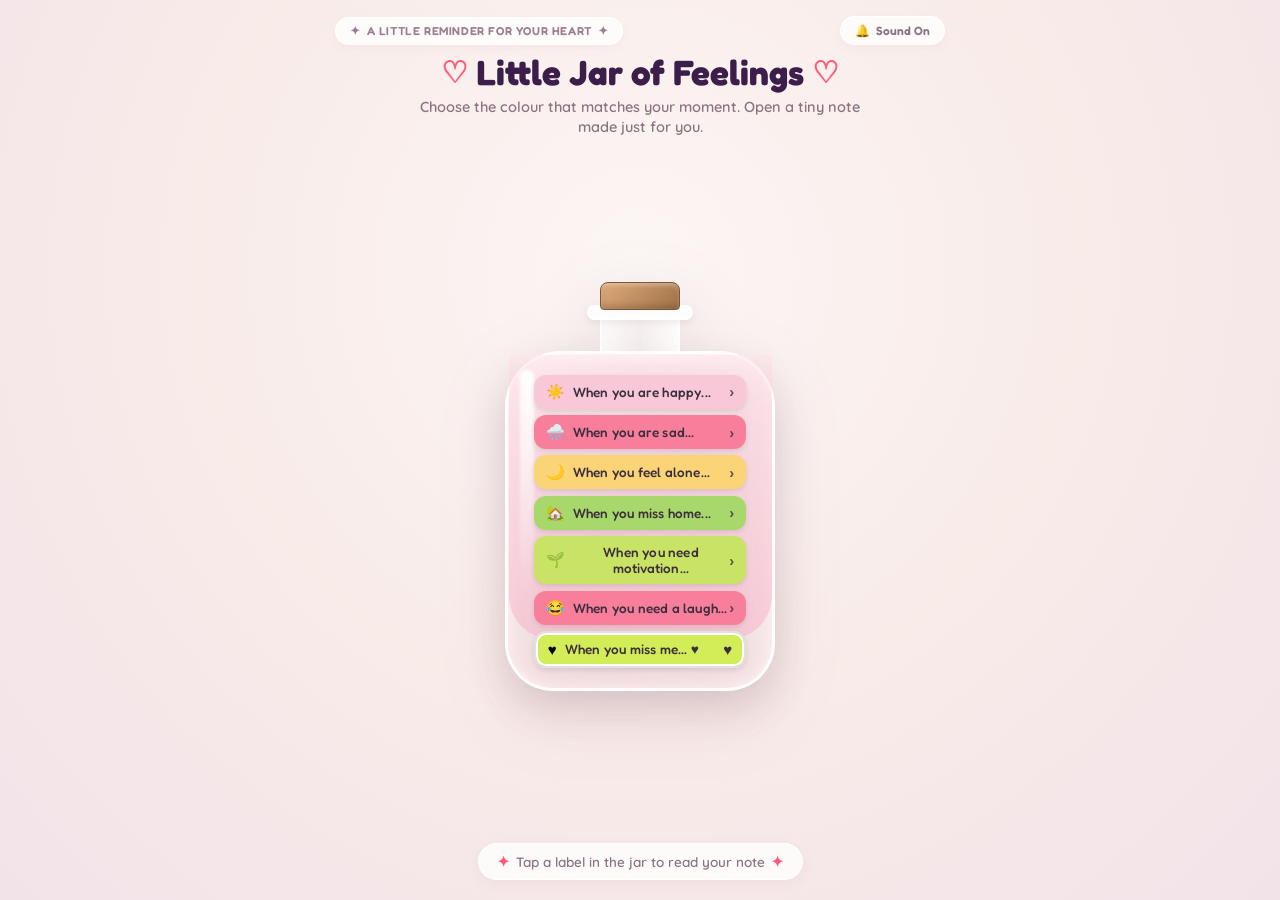
==== commit b65acbfa: "Add files via upload" ====
--- a/index.html
+++ b/index.html
@@ -286,7 +286,7 @@
       gap: 6px;
     }
 
-    /* TAG STYLING - FULL BACKGROUND COLOR + ICONS INCLUDED */
+    /* TAG STYLING */
     .bottle-embedded-tag {
       width: 90%;
       max-width: 220px;
@@ -298,7 +298,7 @@
       align-items: center;
       justify-content: space-between;
       box-shadow: 0 2px 5px rgba(0, 0, 0, 0.1);
-      transition: all 0.2s ease;
+      transition: transform 0.1s ease, box-shadow 0.1s ease;
       text-decoration: none;
       touch-action: manipulation;
     }
@@ -312,7 +312,6 @@
       display: flex;
       align-items: center;
     }
-    /* ADDED ICONS BACK WITH MARGIN */
     .bottle-embedded-tag .tag-icon {
       font-size: 15px;
       margin-right: 8px;
@@ -347,7 +346,7 @@
       transform: scale(1.2) rotate(8deg);
     }
     .bottle-embedded-tag:active {
-      transform: scale(0.98);
+      transform: scale(0.96);
     }
 
     .bottle-embedded-tag.tugging {
@@ -437,7 +436,7 @@
       100% { opacity: 0; transform: scale(0.6) rotate(70deg); }
     }
 
-    /* Paper Card - Unrolling Animation */
+    /* Paper Card - Natural Unrolling Animation */
     .modal-card {
       background: #FFFFFF;
       border-radius: 24px;
@@ -462,7 +461,7 @@
       0% {
         height: 0;
         opacity: 0;
-        transform: scaleY(0.05) rotateX(20deg);
+        transform: scaleY(0.05) rotateX(15deg);
       }
       40% {
         opacity: 1;
@@ -580,6 +579,9 @@
       font-weight: 500;
       text-align: center;
       transition: opacity 0.2s ease, transform 0.2s ease;
+      /* Ensuring text is always fully opaque unless explicitly fading */
+      opacity: 1;
+      transform: translateY(0);
     }
     .actual-msg-content.fading {
       opacity: 0;
@@ -635,13 +637,6 @@
     }
     .action-btn:active {
       transform: translateY(1px) scale(0.97);
-    }
-
-    @media (prefers-reduced-motion: reduce) {
-      *, *::before, *::after {
-        animation: none !important;
-        transition: none !important;
-      }
     }
 
     @media (max-height: 640px) {
@@ -711,7 +706,6 @@
           <div class="liquid-wave-bg"></div>
         </div>
 
-        <!-- TAGS WITH FULL COLOR & ICONS INSIDE -->
         <div class="tags-container" id="bottleTagsOverlay">
           
           <button class="bottle-embedded-tag" data-category="happy" aria-label="When you are happy" style="background-color: #F8C8D8;">
@@ -764,6 +758,7 @@
 
           <button class="bottle-embedded-tag tag-miss_me" data-category="miss_me" aria-label="When you miss me" style="background-color: #D3ED58;">
             <div class="tag-content">
+              <span class="tag-icon">♥</span>
               <span class="tag-label">When you miss me... ♥</span>
             </div>
             <span class="tag-chevron" style="opacity:1;">♥</span>
@@ -806,9 +801,7 @@
         </div>
 
         <div class="card-main-content">
-          <p class="actual-msg-content" id="modalText">
-            Hey sunshine! Today is a gift. Savor this pause. Have a beautiful day!
-          </p>
+          <p class="actual-msg-content" id="modalText"></p>
         </div>
 
         <div class="card-footer">
@@ -889,7 +882,7 @@
     "button_text": "When you are sad...",
     "icon": "\ud83c\udf27\ufe0f",
     "bg_color": "#F77F9B",
-    "text_color": "#3C2E3D",
+    "text_color": "#ffffff",
     "A": [
       "Gentle soul,",
       "Tired heart,",
@@ -1113,7 +1106,7 @@
     "button_text": "When you need a laugh...",
     "icon": "\ud83d\ude02",
     "bg_color": "#F77F9B",
-    "text_color": "#3C2E3D",
+    "text_color": "#ffffff",
     "A": [
       "Hey giggler!",
       "Ready to smile?",
@@ -1271,19 +1264,14 @@
         } catch (e) {}
       }
 
-      // Sweet magical glissando for unrolling the paper
       chimeUnroll() {
         this.init();
         if (!this.enabled || !this.ctx) return;
         const t = this.ctx.currentTime;
-        
-        // A gentle, harp-like sweep (Pentatonic scale)
         const scale = [392.00, 440.00, 523.25, 659.25, 783.99, 1046.50]; 
         scale.forEach((freq, i) => {
             this.play(freq, 'sine', t + (i * 0.05), 0.25, 0.06);
         });
-        
-        // Final sweet sparkle
         this.play(1318.51, 'sine', t + (scale.length * 0.05), 0.4, 0.08); 
       }
 
@@ -1291,30 +1279,28 @@
         this.init();
         if (!this.enabled || !this.ctx) return;
         const t = this.ctx.currentTime;
-        this.play(659.25, 'sine', t, 0.12, 0.15); // E5
-        this.play(987.77, 'sine', t + 0.06, 0.2, 0.11); // B5
+        this.play(659.25, 'sine', t, 0.12, 0.15); 
+        this.play(987.77, 'sine', t + 0.06, 0.2, 0.11); 
       }
 
       chimeShuffle() {
         this.init();
         if (!this.enabled || !this.ctx) return;
         const t = this.ctx.currentTime;
-        this.play(880.00, 'sine', t, 0.1, 0.12); // A5
-        this.play(1318.51, 'sine', t + 0.05, 0.22, 0.1); // E6
+        this.play(880.00, 'sine', t, 0.1, 0.12); 
+        this.play(1318.51, 'sine', t + 0.05, 0.22, 0.1); 
       }
 
       chimeClose() {
         this.init();
         if (!this.enabled || !this.ctx) return;
         const t = this.ctx.currentTime;
-        this.play(587.33, 'sine', t, 0.14, 0.08); // D5
-        this.play(392.00, 'sine', t + 0.06, 0.22, 0.07); // G4
+        this.play(587.33, 'sine', t, 0.14, 0.08); 
+        this.play(392.00, 'sine', t + 0.06, 0.22, 0.07); 
       }
 
-      // BACKGROUND AMBIENT SOUND - Calm, sweet, generative pentatonic waves
       playAmbientNote() {
         if (!this.enabled || !this.ctx) return;
-        // C Major Pentatonic (C4, D4, E4, G4, A4, C5)
         const notes = [261.63, 293.66, 329.63, 392.00, 440.00, 523.25]; 
         const freq = notes[Math.floor(Math.random() * notes.length)];
         
@@ -1325,9 +1311,8 @@
             osc.type = 'sine';
             osc.frequency.setValueAtTime(freq, t);
             
-            // Very slow attack and slow release for ambient drone pad
             gain.gain.setValueAtTime(0, t);
-            gain.gain.linearRampToValueAtTime(0.012, t + 2.0); // Very quiet
+            gain.gain.linearRampToValueAtTime(0.012, t + 2.0); 
             gain.gain.linearRampToValueAtTime(0, t + 6.0);
             
             osc.connect(gain);
@@ -1337,7 +1322,6 @@
             osc.stop(t + 6.0);
         } catch(e) {}
         
-        // Loop randomly every 1.5 to 3.5 seconds
         this.ambientTimer = setTimeout(() => this.playAmbientNote(), 1500 + Math.random() * 2000);
       }
 
@@ -1375,6 +1359,7 @@
 
     let targetKey = null;
     let indexArray = null;
+    let shuffleTimer = null; // IMPORTANT: Timer variable to prevent the bug
 
     function createCombination(categoryKey) {
       const cat = CATEGORIES_DATA[categoryKey];
@@ -1427,22 +1412,35 @@
       dom.combIndex.textContent = `Note #${numericalNo.toLocaleString()} / 10,000`;
       dom.modalText.textContent = generateCuteNote(categoryKey, indexArray);
 
+      // FIX BUG: Prevent text from being stuck invisible if timer was running
+      if (shuffleTimer) clearTimeout(shuffleTimer);
+      dom.modalText.classList.remove('fading');
+      // Guarantee opacity override just in case
+      dom.modalText.style.opacity = '1';
+      dom.modalText.style.transform = 'translateY(0)';
+
       // Reset unroll animation
       dom.paperView.style.animation = 'none';
       dom.paperView.offsetHeight; 
       dom.paperView.style.animation = null;
 
       dom.overlayCard.classList.add('visible');
-      synth.chimeUnroll(); // Sweet magical harp glissando
+      synth.chimeUnroll(); 
     }
 
     function triggerShuffle() {
       if (!targetKey) return;
       synth.chimeShuffle();
 
+      // Clear any pending shuffles to prevent stacking issues
+      if (shuffleTimer) clearTimeout(shuffleTimer);
+
+      dom.modalText.style.opacity = ''; // Remove inline override
+      dom.modalText.style.transform = '';
       dom.modalText.classList.add('fading');
 
-      setTimeout(() => {
+      // Original calm delay restored
+      shuffleTimer = setTimeout(() => {
         indexArray = createCombination(targetKey);
         const numericalNo = findTagIndex(indexArray);
 
@@ -1456,17 +1454,20 @@
       if (!dom.overlayCard.classList.contains('visible')) return;
       synth.chimeClose();
       dom.overlayCard.classList.remove('visible');
+      // Fix bug: Ensure next open isn't invisible
+      if (shuffleTimer) clearTimeout(shuffleTimer);
+      dom.modalText.classList.remove('fading');
     }
 
     document.querySelectorAll('.bottle-embedded-tag').forEach(badge => {
       badge.addEventListener('click', () => {
-        // Start background ambient music on very first user interaction if not started!
         synth.startAmbient();
         
         const catKey = badge.getAttribute('data-category');
         badge.classList.add('tugging');
         synth.chimeTap();
 
+        // Restored beautiful slow 300ms delay before pop-up
         setTimeout(() => {
           badge.classList.remove('tugging');
           triggerModal(catKey);
